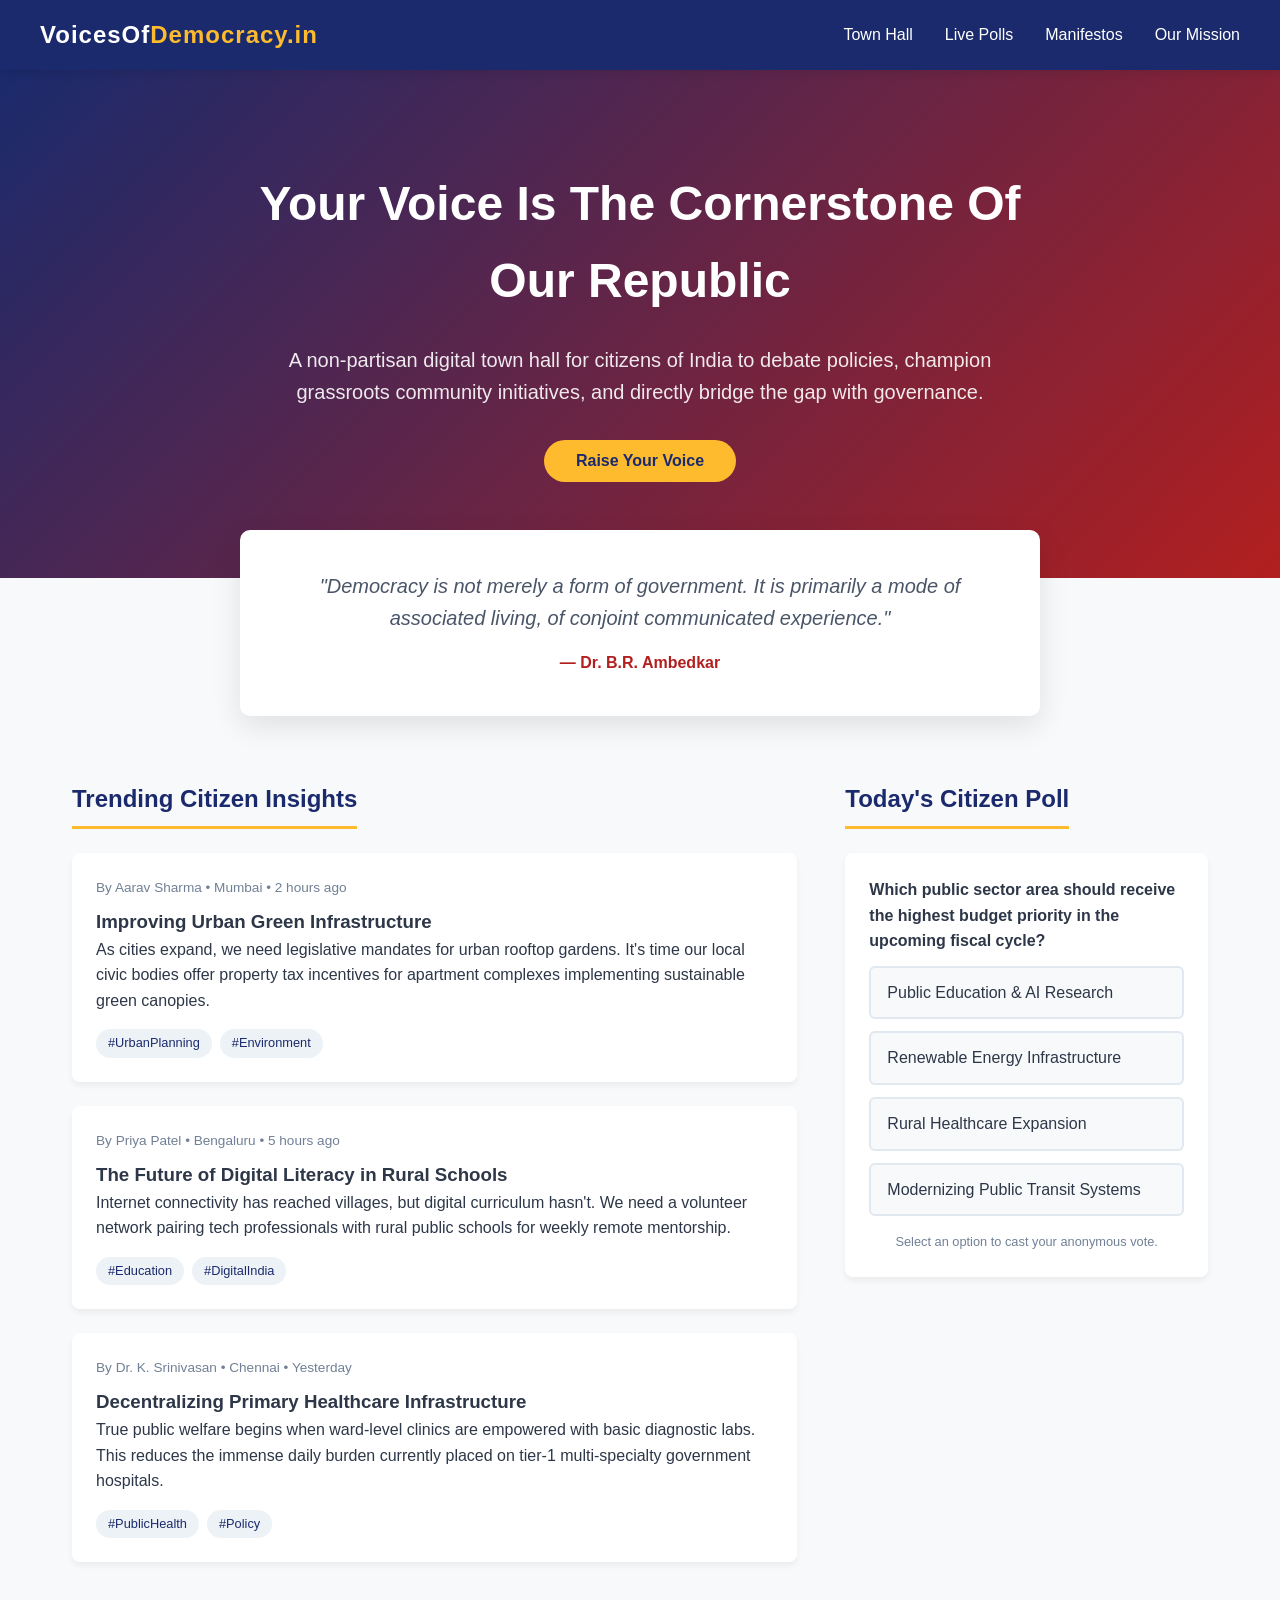
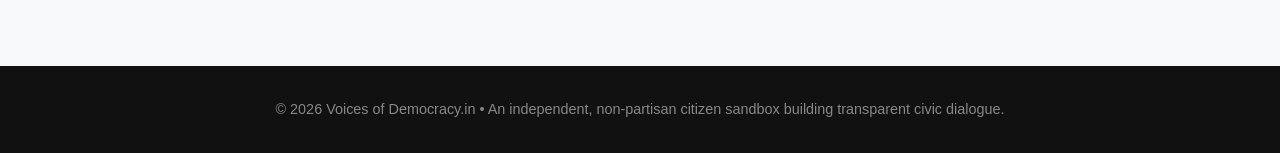
==== index.html @ ad22f293 "initial html and related files" ====
<!DOCTYPE html>
<html lang="en">
<head>
    <meta charset="UTF-8">
    <meta name="viewport" content="width=device-width, initial-scale=1.0">
    <title>Voices of Democracy | Amplifying Citizens, Shaping the Future</title>
    <link rel="stylesheet" href="style.css">
</head>
<body>

    <!-- Header & Navigation -->
    <header>
        <nav>
            <div class="logo">VoicesOf<span>Democracy.in</span></div>
            <ul class="nav-links">
                <li><a href="#feed">Town Hall</a></li>
                <li><a href="#polls">Live Polls</a></li>
                <li><a href="#initiatives">Manifestos</a></li>
                <li><a href="#about">Our Mission</a></li>
            </ul>
        </nav>
    </header>

    <!-- Hero Section -->
    <section class="hero">
        <div class="hero-content">
            <h1>Your Voice Is The Cornerstone Of Our Republic</h1>
            <p>A non-partisan digital town hall for citizens of India to debate policies, champion grassroots community initiatives, and directly bridge the gap with governance.</p>
            <button class="cta-btn" id="shareVoiceBtn">Raise Your Voice</button>
        </div>
    </section>

    <!-- Dynamic Quote Widget -->
    <div class="quote-section">
        <p class="quote-text" id="quoteDisplay">"Democracy is not merely a form of government. It is primarily a mode of associated living, of conjoint communicated experience."</p>
        <p class="quote-author" id="quoteAuthor">— Dr. B.R. Ambedkar</p>
    </div>

    <!-- Main Content Area -->
    <main class="main-container">
        
        <!-- Live Forum / Discussion Feed -->
        <section class="feed-section" id="feed">
            <h2>Trending Citizen Insights</h2>
            
            <div class="voice-card">
                <div class="card-meta">By Aarav Sharma • Mumbai • 2 hours ago</div>
                <h3>Improving Urban Green Infrastructure</h3>
                <p>As cities expand, we need legislative mandates for urban rooftop gardens. It's time our local civic bodies offer property tax incentives for apartment complexes implementing sustainable green canopies.</p>
                <div class="card-tags">
                    <span class="tag">#UrbanPlanning</span>
                    <span class="tag">#Environment</span>
                </div>
            </div>

            <div class="voice-card">
                <div class="card-meta">By Priya Patel • Bengaluru • 5 hours ago</div>
                <h3>The Future of Digital Literacy in Rural Schools</h3>
                <p>Internet connectivity has reached villages, but digital curriculum hasn't. We need a volunteer network pairing tech professionals with rural public schools for weekly remote mentorship.</p>
                <div class="card-tags">
                    <span class="tag">#Education</span>
                    <span class="tag">#DigitalIndia</span>
                </div>
            </div>

            <div class="voice-card">
                <div class="card-meta">By Dr. K. Srinivasan • Chennai • Yesterday</div>
                <h3>Decentralizing Primary Healthcare Infrastructure</h3>
                <p>True public welfare begins when ward-level clinics are empowered with basic diagnostic labs. This reduces the immense daily burden currently placed on tier-1 multi-specialty government hospitals.</p>
                <div class="card-tags">
                    <span class="tag">#PublicHealth</span>
                    <span class="tag">#Policy</span>
                </div>
            </div>
        </section>

        <!-- Sidebar Widgets -->
        <aside class="poll-section" id="polls">
            <h2>Today's Citizen Poll</h2>
            <div class="poll-box" id="pollBox">
                <p><strong>Which public sector area should receive the highest budget priority in the upcoming fiscal cycle?</strong></p>
                
                <div class="poll-option" data-pct="42">
                    <span>Public Education & AI Research</span>
                    <span class="percentage">42%</span>
                </div>
                
                <div class="poll-option" data-pct="28">
                    <span>Renewable Energy Infrastructure</span>
                    <span class="percentage">28%</span>
                </div>
                
                <div class="poll-option" data-pct="18">
                    <span>Rural Healthcare Expansion</span>
                    <span class="percentage">18%</span>
                </div>
                
                <div class="poll-option" data-pct="12">
                    <span>Modernizing Public Transit Systems</span>
                    <span class="percentage">12%</span>
                </div>
                
                <p style="font-size: 0.8rem; color:#718096; margin-top:1rem; text-align:center;" id="pollStatus">Select an option to cast your anonymous vote.</p>
            </div>
        </aside>
    </main>

    <footer>
        <p>© 2026 Voices of Democracy.in • An independent, non-partisan citizen sandbox building transparent civic dialogue.</p>
    </footer>

    <script src="script.js"></script>
</body>
</html>
---- style.css ----
/* CSS Reset & Variables */
* {
    margin: 0;
    padding: 0;
    box-sizing: border-box;
    font-family: 'Segoe UI', Tahoma, Geneva, Verdana, sans-serif;
}

:root {
    --primary: #1a2a6c;
    --secondary: #b21f1f;
    --accent: #fdbb2d;
    --bg-light: #f8f9fa;
    --text-dark: #2d3748;
    --text-light: #ffffff;
}

body {
    background-color: var(--bg-light);
    color: var(--text-dark);
    line-height: 1.6;
}

/* Navigation */
header {
    background: var(--primary);
    color: var(--text-light);
    padding: 1rem 2rem;
    position: sticky;
    top: 0;
    z-index: 1000;
    box-shadow: 0 2px 10px rgba(0,0,0,0.1);
}

nav {
    display: flex;
    justify-content: space-between;
    align-items: center;
    max-width: 1200px;
    margin: 0 auto;
}

.logo {
    font-size: 1.5rem;
    font-weight: bold;
    letter-spacing: 1px;
}

.logo span {
    color: var(--accent);
}

.nav-links {
    display: flex;
    list-style: none;
    gap: 2rem;
}

.nav-links a {
    color: var(--text-light);
    text-decoration: none;
    font-weight: 500;
    transition: color 0.3s;
}

.nav-links a:hover {
    color: var(--accent);
}

/* Hero Section */
.hero {
    background: linear-gradient(135deg, var(--primary), var(--secondary));
    color: var(--text-light);
    padding: 6rem 2rem;
    text-align: center;
}

.hero-content {
    max-width: 800px;
    margin: 0 auto;
}

.hero h1 {
    font-size: 3rem;
    margin-bottom: 1.5rem;
    animation: fadeIn 1s ease-in;
}

.hero p {
    font-size: 1.25rem;
    margin-bottom: 2rem;
    opacity: 0.9;
}

.cta-btn {
    background-color: var(--accent);
    color: var(--primary);
    padding: 0.75rem 2rem;
    border: none;
    border-radius: 25px;
    font-size: 1rem;
    font-weight: bold;
    cursor: pointer;
    transition: transform 0.2s, background-color 0.3s;
}

.cta-btn:hover {
    transform: translateY(-2px);
    background-color: #ffe066;
}

/* Interactive Quote Feature */
.quote-section {
    max-width: 800px;
    margin: -3rem auto 4rem;
    background: var(--text-light);
    padding: 2.5rem;
    border-radius: 10px;
    box-shadow: 0 10px 30px rgba(0,0,0,0.1);
    text-align: center;
    position: relative;
}

.quote-text {
    font-size: 1.25rem;
    font-style: italic;
    color: #4a5568;
    margin-bottom: 1rem;
    transition: opacity 0.3s;
}

.quote-author {
    font-weight: bold;
    color: var(--secondary);
    transition: opacity 0.3s;
}

/* Main Content Grid */
.main-container {
    max-width: 1200px;
    margin: 0 auto;
    padding: 0 2rem;
    display: grid;
    grid-template-columns: 2fr 1fr;
    gap: 3rem;
}

.feed-section h2, .poll-section h2 {
    margin-bottom: 1.5rem;
    color: var(--primary);
    border-bottom: 3px solid var(--accent);
    padding-bottom: 0.5rem;
    display: inline-block;
}

/* Forum / Post Cards */
.voice-card {
    background: var(--text-light);
    padding: 1.5rem;
    border-radius: 8px;
    margin-bottom: 1.5rem;
    box-shadow: 0 4px 6px rgba(0,0,0,0.05);
    transition: transform 0.2s;
}

.voice-card:hover {
    transform: scale(1.01);
}

.card-meta {
    font-size: 0.85rem;
    color: #718096;
    margin-bottom: 0.5rem;
}

.card-tags {
    display: flex;
    gap: 0.5rem;
    margin-top: 1rem;
}

.tag {
    background: #edf2f7;
    padding: 0.25rem 0.75rem;
    border-radius: 15px;
    font-size: 0.8rem;
    color: var(--primary);
    font-weight: 500;
}

/* Interactive Poll Section */
.poll-box {
    background: var(--text-light);
    padding: 1.5rem;
    border-radius: 8px;
    box-shadow: 0 4px 6px rgba(0,0,0,0.05);
    position: sticky;
    top: 100px;
}

.poll-option {
    background: var(--bg-light);
    border: 2px solid #e2e8f0;
    padding: 0.75rem 1rem;
    margin: 0.75rem 0;
    border-radius: 6px;
    cursor: pointer;
    transition: all 0.2s;
    display: flex;
    justify-content: space-between;
    align-items: center;
}

.poll-option:hover {
    border-color: var(--primary);
    background: #f0f4f8;
}

.poll-option.selected {
    background: #e2e8f0;
    border-color: var(--primary);
    font-weight: bold;
}

.percentage {
    display: none;
    color: var(--secondary);
    font-weight: bold;
}

/* Footer */
footer {
    background: #111;
    color: #888;
    text-align: center;
    padding: 2rem;
    margin-top: 5rem;
    font-size: 0.9rem;
}

/* Animations */
@keyframes fadeIn {
    from { opacity: 0; transform: translateY(20px); }
    to { opacity: 1; transform: translateY(0); }
}

/* Responsive Layout */
@media (max-width: 768px) {
    .main-container {
        grid-template-columns: 1fr;
    }
    .nav-links {
        display: none;
    }
    .hero h1 {
        font-size: 2.2rem;
    }
}
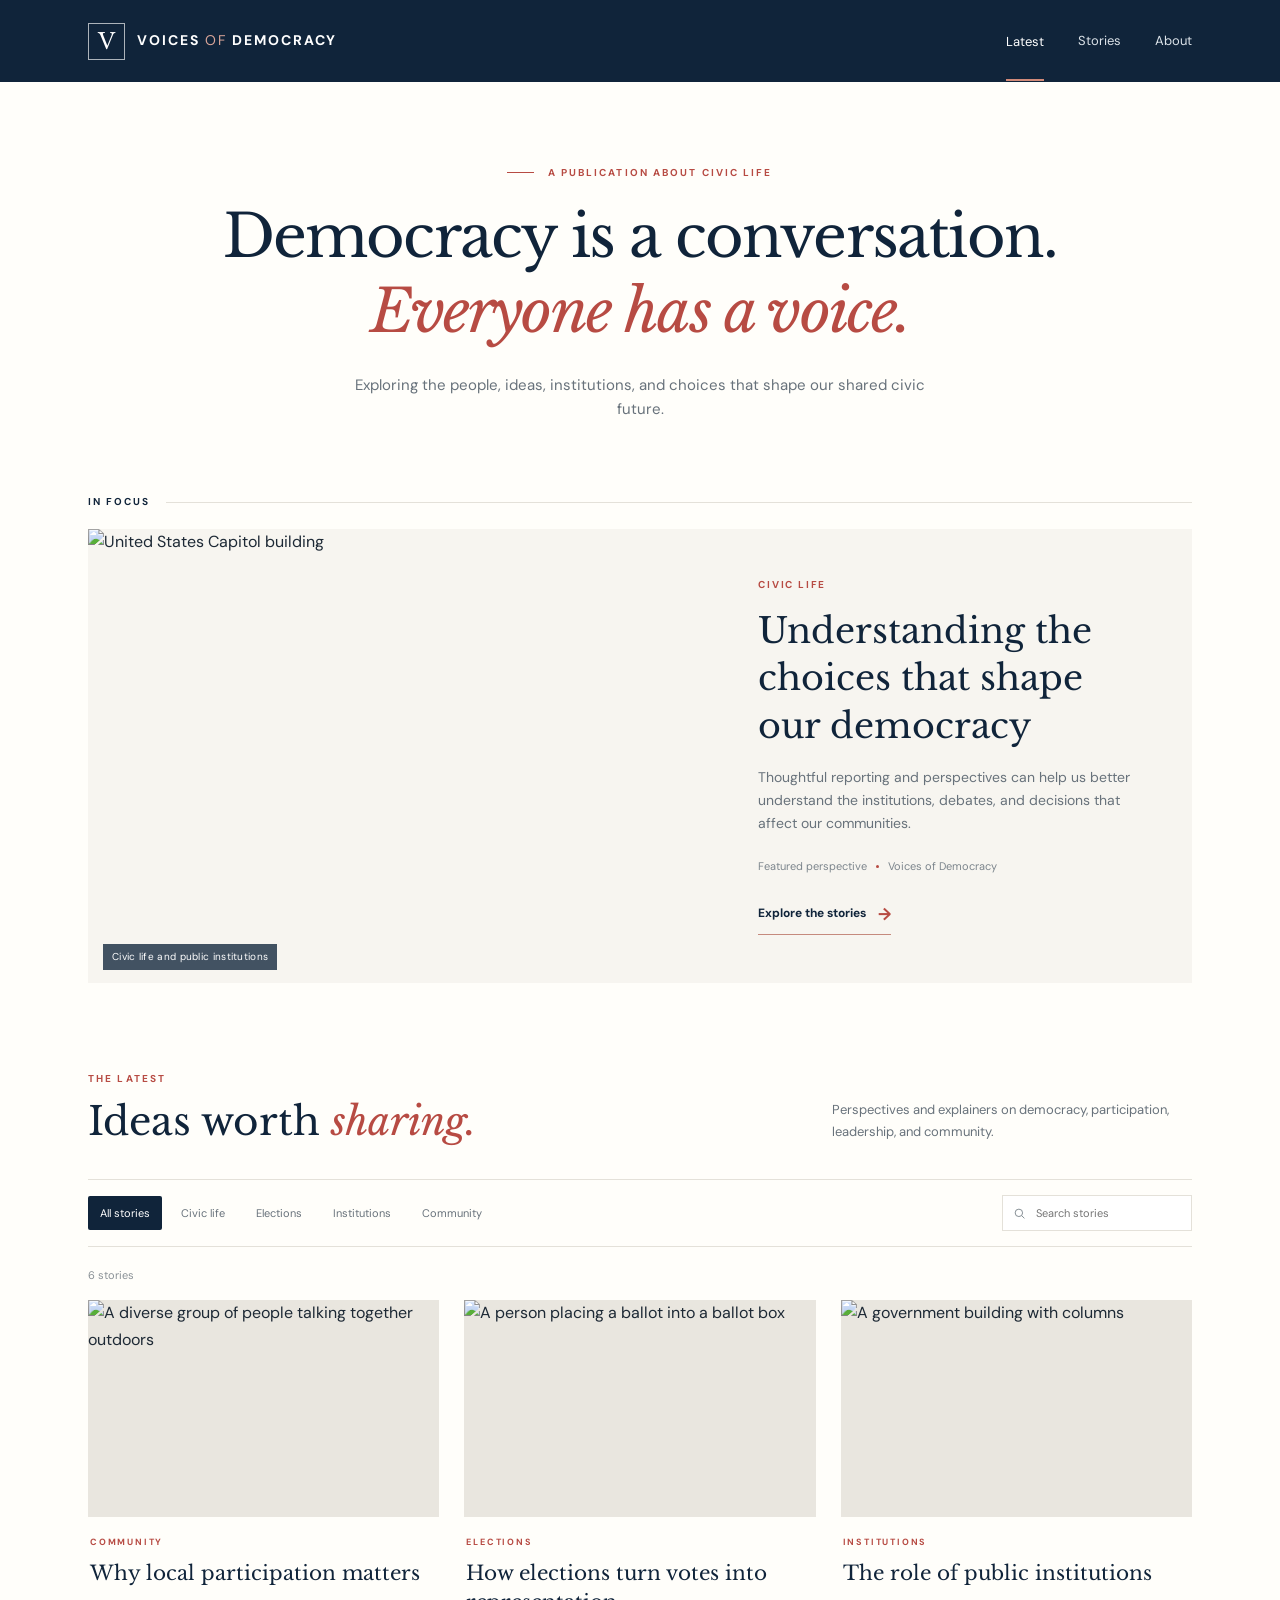
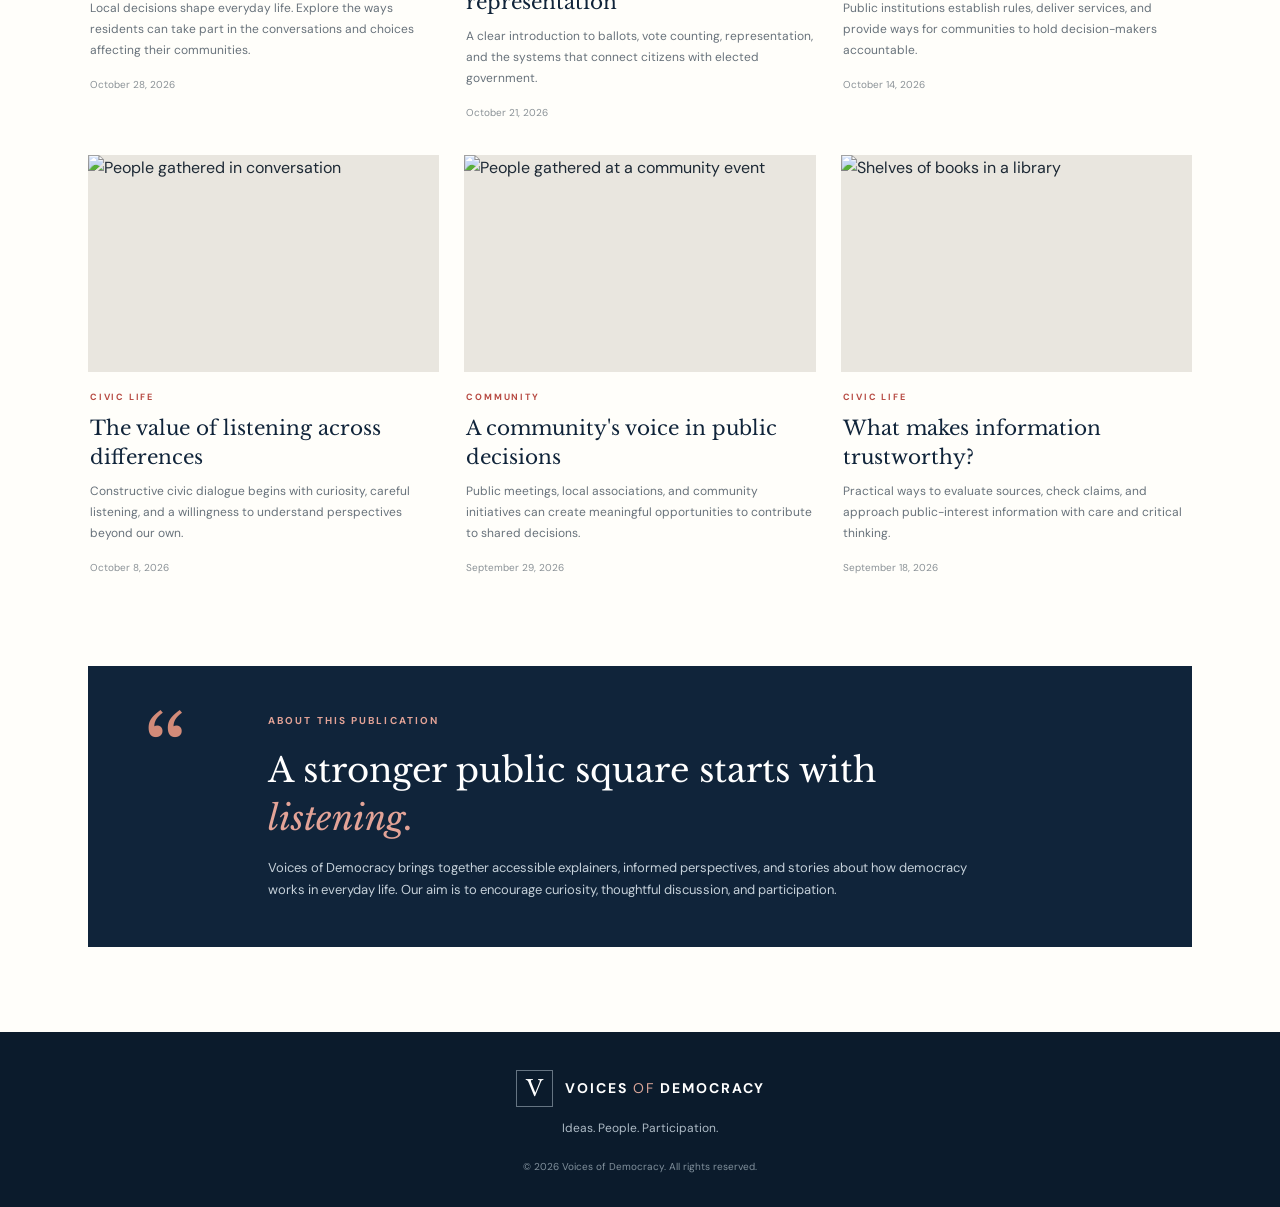
==== commit 311fa280: "New Content" ====
--- a/index.html
+++ b/index.html
@@ -1,114 +1,111 @@
-<!DOCTYPE html>
+<!doctype html>
 <html lang="en">
 <head>
-    <meta charset="UTF-8">
-    <meta name="viewport" content="width=device-width, initial-scale=1.0">
-    <title>Voices of Democracy | Amplifying Citizens, Shaping the Future</title>
-    <link rel="stylesheet" href="style.css">
+  <meta charset="utf-8">
+  <meta name="viewport" content="width=device-width, initial-scale=1">
+  <meta name="description" content="Voices of Democracy — stories, ideas, and perspectives on civic life.">
+  <meta name="theme-color" content="#10243a">
+  <title>Voices of Democracy | Ideas. People. Participation.</title>
+  <link rel="preconnect" href="https://fonts.googleapis.com">
+  <link rel="preconnect" href="https://fonts.gstatic.com" crossorigin>
+  <link href="https://fonts.googleapis.com/css2?family=DM+Sans:wght@400;500;600;700&family=Libre+Baskerville:wght@400;700&display=swap" rel="stylesheet">
+  <link rel="stylesheet" href="style.css">
+  <script src="app.js" defer></script>
 </head>
 <body>
+  <a class="skip-link" href="#main">Skip to content</a>
 
-    <!-- Header & Navigation -->
-    <header>
-        <nav>
-            <div class="logo">VoicesOf<span>Democracy.in</span></div>
-            <ul class="nav-links">
-                <li><a href="#feed">Town Hall</a></li>
-                <li><a href="#polls">Live Polls</a></li>
-                <li><a href="#initiatives">Manifestos</a></li>
-                <li><a href="#about">Our Mission</a></li>
-            </ul>
-        </nav>
-    </header>
+  <header class="site-header">
+    <div class="header-inner">
+      <a class="brand" href="index.html" aria-label="Voices of Democracy home">
+        <span class="brand-mark" aria-hidden="true">V</span>
+        <span class="brand-name">VOICES <span>OF</span> DEMOCRACY</span>
+      </a>
+      <button class="menu-toggle" id="menuToggle" aria-expanded="false" aria-controls="primaryNav" aria-label="Open navigation">
+        <span></span><span></span><span></span>
+      </button>
+      <nav class="primary-nav" id="primaryNav" aria-label="Main navigation">
+        <a class="active" href="index.html">Latest</a>
+        <a href="#stories">Stories</a>
+        <a href="#about">About</a>
+      </nav>
+    </div>
+  </header>
 
-    <!-- Hero Section -->
-    <section class="hero">
-        <div class="hero-content">
-            <h1>Your Voice Is The Cornerstone Of Our Republic</h1>
-            <p>A non-partisan digital town hall for citizens of India to debate policies, champion grassroots community initiatives, and directly bridge the gap with governance.</p>
-            <button class="cta-btn" id="shareVoiceBtn">Raise Your Voice</button>
-        </div>
+  <main id="main">
+    <section class="intro">
+      <p class="eyebrow"><span class="eyebrow-line"></span> A publication about civic life</p>
+      <h1>Democracy is a conversation.<br><em>Everyone has a voice.</em></h1>
+      <p class="intro-copy">Exploring the people, ideas, institutions, and choices that shape our shared civic future.</p>
     </section>
 
-    <!-- Dynamic Quote Widget -->
-    <div class="quote-section">
-        <p class="quote-text" id="quoteDisplay">"Democracy is not merely a form of government. It is primarily a mode of associated living, of conjoint communicated experience."</p>
-        <p class="quote-author" id="quoteAuthor">— Dr. B.R. Ambedkar</p>
-    </div>
+    <section class="featured-wrap" id="featuredSection" aria-label="Featured story">
+      <div class="section-kicker"><span>IN FOCUS</span><span class="kicker-rule"></span></div>
+      <article class="featured-card" id="featuredStory">
+        <div class="featured-image-wrap">
+          <img class="featured-image" src="https://images.unsplash.com/photo-1529107386315-e1a2ed48a620?auto=format&fit=crop&w=1400&q=85" alt="United States Capitol building" />
+          <span class="image-caption">Civic life and public institutions</span>
+        </div>
+        <div class="featured-content">
+          <p class="story-category">CIVIC LIFE</p>
+          <h2>Understanding the choices that shape our democracy</h2>
+          <p class="featured-excerpt">Thoughtful reporting and perspectives can help us better understand the institutions, debates, and decisions that affect our communities.</p>
+          <div class="story-meta"><span>Featured perspective</span><span class="meta-dot"></span><span>Voices of Democracy</span></div>
+          <a class="text-link" href="#stories">Explore the stories <span aria-hidden="true">→</span></a>
+        </div>
+      </article>
+    </section>
 
-    <!-- Main Content Area -->
-    <main class="main-container">
-        
-        <!-- Live Forum / Discussion Feed -->
-        <section class="feed-section" id="feed">
-            <h2>Trending Citizen Insights</h2>
-            
-            <div class="voice-card">
-                <div class="card-meta">By Aarav Sharma • Mumbai • 2 hours ago</div>
-                <h3>Improving Urban Green Infrastructure</h3>
-                <p>As cities expand, we need legislative mandates for urban rooftop gardens. It's time our local civic bodies offer property tax incentives for apartment complexes implementing sustainable green canopies.</p>
-                <div class="card-tags">
-                    <span class="tag">#UrbanPlanning</span>
-                    <span class="tag">#Environment</span>
-                </div>
-            </div>
+    <section class="stories-section" id="stories">
+      <div class="section-heading">
+        <div>
+          <p class="eyebrow">THE LATEST</p>
+          <h2>Ideas worth <em>sharing.</em></h2>
+        </div>
+        <p class="section-description">Perspectives and explainers on democracy, participation, leadership, and community.</p>
+      </div>
 
-            <div class="voice-card">
-                <div class="card-meta">By Priya Patel • Bengaluru • 5 hours ago</div>
-                <h3>The Future of Digital Literacy in Rural Schools</h3>
-                <p>Internet connectivity has reached villages, but digital curriculum hasn't. We need a volunteer network pairing tech professionals with rural public schools for weekly remote mentorship.</p>
-                <div class="card-tags">
-                    <span class="tag">#Education</span>
-                    <span class="tag">#DigitalIndia</span>
-                </div>
-            </div>
+      <div class="toolbar">
+        <div class="filters" id="categoryFilters" aria-label="Filter stories by category">
+          <button class="filter-button active" data-category="All" type="button">All stories</button>
+          <button class="filter-button" data-category="Civic Life" type="button">Civic life</button>
+          <button class="filter-button" data-category="Elections" type="button">Elections</button>
+          <button class="filter-button" data-category="Institutions" type="button">Institutions</button>
+          <button class="filter-button" data-category="Community" type="button">Community</button>
+        </div>
+        <label class="search-box">
+          <span class="sr-only">Search stories</span>
+          <svg viewBox="0 0 24 24" aria-hidden="true"><circle cx="10.8" cy="10.8" r="6.8"></circle><path d="m16 16 5 5"></path></svg>
+          <input id="storySearch" type="search" placeholder="Search stories">
+        </label>
+      </div>
 
-            <div class="voice-card">
-                <div class="card-meta">By Dr. K. Srinivasan • Chennai • Yesterday</div>
-                <h3>Decentralizing Primary Healthcare Infrastructure</h3>
-                <p>True public welfare begins when ward-level clinics are empowered with basic diagnostic labs. This reduces the immense daily burden currently placed on tier-1 multi-specialty government hospitals.</p>
-                <div class="card-tags">
-                    <span class="tag">#PublicHealth</span>
-                    <span class="tag">#Policy</span>
-                </div>
-            </div>
-        </section>
+      <div class="results-line" id="resultsLine" aria-live="polite"></div>
+      <div class="story-grid" id="storyGrid"></div>
+      <div class="empty-state" id="emptyState" hidden>
+        <h3>No stories found</h3>
+        <p>Try another search term or choose a different category.</p>
+        <button class="outline-button" id="clearFilters" type="button">Clear filters</button>
+      </div>
+    </section>
 
-        <!-- Sidebar Widgets -->
-        <aside class="poll-section" id="polls">
-            <h2>Today's Citizen Poll</h2>
-            <div class="poll-box" id="pollBox">
-                <p><strong>Which public sector area should receive the highest budget priority in the upcoming fiscal cycle?</strong></p>
-                
-                <div class="poll-option" data-pct="42">
-                    <span>Public Education & AI Research</span>
-                    <span class="percentage">42%</span>
-                </div>
-                
-                <div class="poll-option" data-pct="28">
-                    <span>Renewable Energy Infrastructure</span>
-                    <span class="percentage">28%</span>
-                </div>
-                
-                <div class="poll-option" data-pct="18">
-                    <span>Rural Healthcare Expansion</span>
-                    <span class="percentage">18%</span>
-                </div>
-                
-                <div class="poll-option" data-pct="12">
-                    <span>Modernizing Public Transit Systems</span>
-                    <span class="percentage">12%</span>
-                </div>
-                
-                <p style="font-size: 0.8rem; color:#718096; margin-top:1rem; text-align:center;" id="pollStatus">Select an option to cast your anonymous vote.</p>
-            </div>
-        </aside>
-    </main>
+    <section class="about-band" id="about">
+      <div class="about-symbol" aria-hidden="true">“</div>
+      <div>
+        <p class="eyebrow">ABOUT THIS PUBLICATION</p>
+        <h2>A stronger public square starts with <em>listening.</em></h2>
+        <p>Voices of Democracy brings together accessible explainers, informed perspectives, and stories about how democracy works in everyday life. Our aim is to encourage curiosity, thoughtful discussion, and participation.</p>
+      </div>
+    </section>
+  </main>
 
-    <footer>
-        <p>© 2026 Voices of Democracy.in • An independent, non-partisan citizen sandbox building transparent civic dialogue.</p>
-    </footer>
-
-    <script src="script.js"></script>
+  <footer class="site-footer">
+    <a class="brand footer-brand" href="index.html">
+      <span class="brand-mark" aria-hidden="true">V</span>
+      <span class="brand-name">VOICES <span>OF</span> DEMOCRACY</span>
+    </a>
+    <p>Ideas. People. Participation.</p>
+    <small>© <span id="currentYear"></span> Voices of Democracy. All rights reserved.</small>
+  </footer>
 </body>
 </html>
--- a/style.css
+++ b/style.css
@@ -1,258 +1,127 @@
-/* CSS Reset & Variables */
-* {
-    margin: 0;
-    padding: 0;
-    box-sizing: border-box;
-    font-family: 'Segoe UI', Tahoma, Geneva, Verdana, sans-serif;
+:root {
+  --navy: #10243a;
+  --navy-soft: #1b3853;
+  --red: #b74b43;
+  --cream: #f7f5f0;
+  --paper: #fffefa;
+  --ink: #1d2935;
+  --muted: #68727b;
+  --line: #e4e1d9;
+  --serif: "Libre Baskerville", Georgia, serif;
+  --sans: "DM Sans", Arial, sans-serif;
+  --max: 1160px;
 }
-
-:root {
-    --primary: #1a2a6c;
-    --secondary: #b21f1f;
-    --accent: #fdbb2d;
-    --bg-light: #f8f9fa;
-    --text-dark: #2d3748;
-    --text-light: #ffffff;
+* { box-sizing: border-box; }
+html { scroll-behavior: smooth; }
+body { margin: 0; background: var(--paper); color: var(--ink); font-family: var(--sans); line-height: 1.65; }
+a { color: inherit; text-decoration: none; }
+button, input { font: inherit; }
+button:focus-visible, a:focus-visible, input:focus-visible { outline: 3px solid #d28b62; outline-offset: 3px; }
+.skip-link { position: absolute; left: -999px; top: 8px; z-index: 20; padding: 10px 14px; background: white; color: var(--navy); }
+.skip-link:focus { left: 8px; }
+.site-header { background: var(--navy); color: white; }
+.header-inner { max-width: var(--max); min-height: 82px; margin: auto; padding: 0 28px; display: flex; align-items: center; justify-content: space-between; }
+.brand { display: inline-flex; align-items: center; gap: 12px; }
+.brand-mark { width: 37px; height: 37px; display: grid; place-items: center; border: 1px solid rgba(255,255,255,.65); color: white; font-family: var(--serif); font-size: 22px; }
+.brand-name { font-size: 14px; font-weight: 700; letter-spacing: 2px; }
+.brand-name span { color: #dca79a; font-weight: 400; }
+.primary-nav { display: flex; align-items: center; gap: 34px; }
+.primary-nav a { color: #dce3e9; font-size: 13px; }
+.primary-nav a:hover, .primary-nav a.active { color: white; }
+.primary-nav a.active { border-bottom: 2px solid #d18a79; padding: 30px 0 27px; }
+.menu-toggle { display: none; background: none; border: 0; padding: 8px; }
+.menu-toggle span { display: block; width: 23px; height: 2px; background: white; margin: 5px; }
+main { max-width: var(--max); margin: auto; padding: 0 28px; }
+.intro { text-align: center; padding: 83px 16px 72px; }
+.eyebrow { margin: 0 0 17px; color: var(--red); font-size: 10px; font-weight: 700; letter-spacing: 2.1px; text-transform: uppercase; }
+.eyebrow-line { display: inline-block; width: 27px; height: 1px; margin: 0 9px 3px 0; background: var(--red); }
+.intro h1 { margin: 0; color: var(--navy); font: 400 clamp(34px, 5.3vw, 59px)/1.28 var(--serif); letter-spacing: -1.8px; }
+.intro h1 em, .section-heading h2 em, .about-band h2 em { color: var(--red); font-weight: 400; }
+.intro-copy { max-width: 570px; margin: 23px auto 0; color: var(--muted); font-size: 15px; }
+.featured-wrap { padding-bottom: 83px; }
+.section-kicker { display: flex; align-items: center; gap: 16px; margin-bottom: 18px; color: var(--navy); font-size: 10px; font-weight: 700; letter-spacing: 2px; }
+.kicker-rule { height: 1px; flex: 1; background: var(--line); }
+.featured-card { display: grid; grid-template-columns: 1.12fr .88fr; min-height: 390px; background: var(--cream); }
+.featured-image-wrap { position: relative; min-height: 350px; overflow: hidden; }
+.featured-image { width: 100%; height: 100%; min-height: 350px; display: block; object-fit: cover; }
+.image-caption { position: absolute; bottom: 13px; left: 15px; padding: 5px 9px; background: rgba(16,36,58,.78); color: white; font-size: 10px; letter-spacing: .3px; }
+.featured-content { align-self: center; padding: 48px 48px 48px 52px; }
+.story-category { margin: 0 0 14px; color: var(--red); font-size: 10px; font-weight: 700; letter-spacing: 1.8px; text-transform: uppercase; }
+.featured-content h2 { margin: 0 0 17px; color: var(--navy); font: 400 clamp(25px, 3vw, 35px)/1.35 var(--serif); }
+.featured-excerpt { margin: 0; color: var(--muted); font-size: 14px; }
+.story-meta { display: flex; align-items: center; gap: 9px; margin: 22px 0 24px; color: #7c858c; font-size: 11px; }
+.meta-dot { width: 3px; height: 3px; border-radius: 50%; background: var(--red); }
+.text-link { display: inline-flex; gap: 12px; align-items: center; color: var(--navy); font-size: 12px; font-weight: 700; border-bottom: 1px solid #c58a7e; padding-bottom: 6px; }
+.text-link span { color: var(--red); font-size: 17px; transition: transform .2s; }
+.text-link:hover span { transform: translateX(4px); }
+.stories-section { padding: 5px 0 90px; }
+.section-heading { display: flex; justify-content: space-between; align-items: end; gap: 30px; }
+.section-heading .eyebrow { margin-bottom: 9px; }
+.section-heading h2 { margin: 0; color: var(--navy); font: 400 clamp(28px, 3.8vw, 39px)/1.3 var(--serif); }
+.section-description { max-width: 360px; margin: 0 0 5px; color: var(--muted); font-size: 13px; }
+.toolbar { display: flex; justify-content: space-between; align-items: center; gap: 20px; margin: 32px 0 19px; padding: 15px 0; border-top: 1px solid var(--line); border-bottom: 1px solid var(--line); }
+.filters { display: flex; flex-wrap: wrap; gap: 7px; }
+.filter-button { border: 1px solid transparent; border-radius: 2px; padding: 7px 11px; background: transparent; color: #68727b; font-size: 11px; cursor: pointer; }
+.filter-button:hover { border-color: var(--line); color: var(--navy); }
+.filter-button.active { background: var(--navy); color: white; }
+.search-box { display: flex; align-items: center; gap: 8px; min-width: 190px; padding: 7px 10px; border: 1px solid var(--line); background: white; }
+.search-box svg { width: 15px; height: 15px; fill: none; stroke: #7c858c; stroke-width: 1.7; }
+.search-box input { width: 100%; min-width: 0; border: 0; outline: 0; color: var(--ink); font-size: 11px; }
+.search-box input:focus-visible { outline: 0; }
+.results-line { min-height: 20px; margin-bottom: 14px; color: #8a9196; font-size: 11px; }
+.story-grid { display: grid; grid-template-columns: repeat(3, 1fr); gap: 34px 25px; }
+.story-card { min-width: 0; }
+.card-image-link { display: block; overflow: hidden; background: #e9e6df; }
+.card-image { display: block; width: 100%; aspect-ratio: 1.62 / 1; object-fit: cover; transition: transform .45s ease; }
+.card-image-link:hover .card-image { transform: scale(1.035); }
+.card-body { padding: 18px 2px 0; }
+.card-body .story-category { margin-bottom: 9px; font-size: 9px; }
+.card-title { margin: 0 0 10px; color: var(--navy); font: 400 20px/1.42 var(--serif); }
+.card-title a:hover { color: var(--red); }
+.card-excerpt { margin: 0; color: var(--muted); font-size: 12px; line-height: 1.75; }
+.card-meta { display: flex; gap: 9px; margin-top: 16px; color: #8a9196; font-size: 10px; }
+.empty-state { padding: 45px 20px; text-align: center; background: var(--cream); }
+.empty-state h3 { margin: 0 0 8px; color: var(--navy); font: 400 24px var(--serif); }
+.empty-state p { color: var(--muted); font-size: 13px; }
+.outline-button { margin-top: 12px; padding: 9px 15px; border: 1px solid var(--navy); background: transparent; color: var(--navy); cursor: pointer; font-size: 12px; }
+.about-band { display: grid; grid-template-columns: 100px 1fr; gap: 25px; align-items: start; margin: 0 0 85px; padding: 47px 55px; background: var(--navy); color: white; }
+.about-symbol { color: #d28b79; font: 400 100px/.9 var(--serif); }
+.about-band .eyebrow { color: #e3a397; }
+.about-band h2 { max-width: 700px; margin: 0 0 15px; font: 400 clamp(25px, 3vw, 34px)/1.4 var(--serif); }
+.about-band h2 em { color: #e3a397; }
+.about-band p:last-child { max-width: 720px; margin: 0; color: #c5d0d9; font-size: 13px; }
+.site-footer { display: flex; flex-direction: column; align-items: center; gap: 8px; padding: 38px 20px 32px; background: #0b1b2c; color: #aebbc6; text-align: center; }
+.footer-brand .brand-mark { border-color: #657482; }
+.footer-brand .brand-name { color: white; }
+.site-footer p { margin: 4px 0; font-size: 12px; }
+.site-footer small { margin-top: 8px; color: #81909c; font-size: 10px; }
+.sr-only { position: absolute; width: 1px; height: 1px; padding: 0; margin: -1px; overflow: hidden; clip: rect(0,0,0,0); white-space: nowrap; border: 0; }
+@media (max-width: 850px) {
+  .featured-content { padding: 32px; }
+  .toolbar { align-items: flex-start; flex-direction: column; }
+  .search-box { width: 100%; }
+  .story-grid { grid-template-columns: repeat(2, 1fr); }
 }
-
-body {
-    background-color: var(--bg-light);
-    color: var(--text-dark);
-    line-height: 1.6;
+@media (max-width: 620px) {
+  .header-inner { min-height: 70px; padding: 0 19px; }
+  .brand-name { font-size: 11px; letter-spacing: 1.4px; }
+  .brand-mark { width: 32px; height: 32px; }
+  .menu-toggle { display: block; }
+  .primary-nav { display: none; position: absolute; z-index: 10; top: 70px; left: 0; right: 0; padding: 15px 22px 20px; background: var(--navy); flex-direction: column; align-items: flex-start; gap: 15px; }
+  .primary-nav.open { display: flex; }
+  .primary-nav a.active { padding: 0 0 4px; }
+  main { padding: 0 19px; }
+  .intro { padding: 65px 3px 55px; }
+  .intro h1 { letter-spacing: -1px; }
+  .intro-copy { font-size: 13px; }
+  .featured-wrap { padding-bottom: 62px; }
+  .featured-card { grid-template-columns: 1fr; }
+  .featured-image-wrap, .featured-image { min-height: 225px; max-height: 260px; }
+  .featured-content { padding: 27px 24px 31px; }
+  .section-heading { align-items: flex-start; flex-direction: column; gap: 12px; }
+  .section-description { max-width: 100%; }
+  .story-grid { grid-template-columns: 1fr; gap: 29px; }
+  .card-image { aspect-ratio: 1.7 / 1; }
+  .about-band { grid-template-columns: 1fr; gap: 3px; margin-bottom: 55px; padding: 30px 25px; }
+  .about-symbol { font-size: 65px; }
 }
-
-/* Navigation */
-header {
-    background: var(--primary);
-    color: var(--text-light);
-    padding: 1rem 2rem;
-    position: sticky;
-    top: 0;
-    z-index: 1000;
-    box-shadow: 0 2px 10px rgba(0,0,0,0.1);
-}
-
-nav {
-    display: flex;
-    justify-content: space-between;
-    align-items: center;
-    max-width: 1200px;
-    margin: 0 auto;
-}
-
-.logo {
-    font-size: 1.5rem;
-    font-weight: bold;
-    letter-spacing: 1px;
-}
-
-.logo span {
-    color: var(--accent);
-}
-
-.nav-links {
-    display: flex;
-    list-style: none;
-    gap: 2rem;
-}
-
-.nav-links a {
-    color: var(--text-light);
-    text-decoration: none;
-    font-weight: 500;
-    transition: color 0.3s;
-}
-
-.nav-links a:hover {
-    color: var(--accent);
-}
-
-/* Hero Section */
-.hero {
-    background: linear-gradient(135deg, var(--primary), var(--secondary));
-    color: var(--text-light);
-    padding: 6rem 2rem;
-    text-align: center;
-}
-
-.hero-content {
-    max-width: 800px;
-    margin: 0 auto;
-}
-
-.hero h1 {
-    font-size: 3rem;
-    margin-bottom: 1.5rem;
-    animation: fadeIn 1s ease-in;
-}
-
-.hero p {
-    font-size: 1.25rem;
-    margin-bottom: 2rem;
-    opacity: 0.9;
-}
-
-.cta-btn {
-    background-color: var(--accent);
-    color: var(--primary);
-    padding: 0.75rem 2rem;
-    border: none;
-    border-radius: 25px;
-    font-size: 1rem;
-    font-weight: bold;
-    cursor: pointer;
-    transition: transform 0.2s, background-color 0.3s;
-}
-
-.cta-btn:hover {
-    transform: translateY(-2px);
-    background-color: #ffe066;
-}
-
-/* Interactive Quote Feature */
-.quote-section {
-    max-width: 800px;
-    margin: -3rem auto 4rem;
-    background: var(--text-light);
-    padding: 2.5rem;
-    border-radius: 10px;
-    box-shadow: 0 10px 30px rgba(0,0,0,0.1);
-    text-align: center;
-    position: relative;
-}
-
-.quote-text {
-    font-size: 1.25rem;
-    font-style: italic;
-    color: #4a5568;
-    margin-bottom: 1rem;
-    transition: opacity 0.3s;
-}
-
-.quote-author {
-    font-weight: bold;
-    color: var(--secondary);
-    transition: opacity 0.3s;
-}
-
-/* Main Content Grid */
-.main-container {
-    max-width: 1200px;
-    margin: 0 auto;
-    padding: 0 2rem;
-    display: grid;
-    grid-template-columns: 2fr 1fr;
-    gap: 3rem;
-}
-
-.feed-section h2, .poll-section h2 {
-    margin-bottom: 1.5rem;
-    color: var(--primary);
-    border-bottom: 3px solid var(--accent);
-    padding-bottom: 0.5rem;
-    display: inline-block;
-}
-
-/* Forum / Post Cards */
-.voice-card {
-    background: var(--text-light);
-    padding: 1.5rem;
-    border-radius: 8px;
-    margin-bottom: 1.5rem;
-    box-shadow: 0 4px 6px rgba(0,0,0,0.05);
-    transition: transform 0.2s;
-}
-
-.voice-card:hover {
-    transform: scale(1.01);
-}
-
-.card-meta {
-    font-size: 0.85rem;
-    color: #718096;
-    margin-bottom: 0.5rem;
-}
-
-.card-tags {
-    display: flex;
-    gap: 0.5rem;
-    margin-top: 1rem;
-}
-
-.tag {
-    background: #edf2f7;
-    padding: 0.25rem 0.75rem;
-    border-radius: 15px;
-    font-size: 0.8rem;
-    color: var(--primary);
-    font-weight: 500;
-}
-
-/* Interactive Poll Section */
-.poll-box {
-    background: var(--text-light);
-    padding: 1.5rem;
-    border-radius: 8px;
-    box-shadow: 0 4px 6px rgba(0,0,0,0.05);
-    position: sticky;
-    top: 100px;
-}
-
-.poll-option {
-    background: var(--bg-light);
-    border: 2px solid #e2e8f0;
-    padding: 0.75rem 1rem;
-    margin: 0.75rem 0;
-    border-radius: 6px;
-    cursor: pointer;
-    transition: all 0.2s;
-    display: flex;
-    justify-content: space-between;
-    align-items: center;
-}
-
-.poll-option:hover {
-    border-color: var(--primary);
-    background: #f0f4f8;
-}
-
-.poll-option.selected {
-    background: #e2e8f0;
-    border-color: var(--primary);
-    font-weight: bold;
-}
-
-.percentage {
-    display: none;
-    color: var(--secondary);
-    font-weight: bold;
-}
-
-/* Footer */
-footer {
-    background: #111;
-    color: #888;
-    text-align: center;
-    padding: 2rem;
-    margin-top: 5rem;
-    font-size: 0.9rem;
-}
-
-/* Animations */
-@keyframes fadeIn {
-    from { opacity: 0; transform: translateY(20px); }
-    to { opacity: 1; transform: translateY(0); }
-}
-
-/* Responsive Layout */
-@media (max-width: 768px) {
-    .main-container {
-        grid-template-columns: 1fr;
-    }
-    .nav-links {
-        display: none;
-    }
-    .hero h1 {
-        font-size: 2.2rem;
-    }
-}
